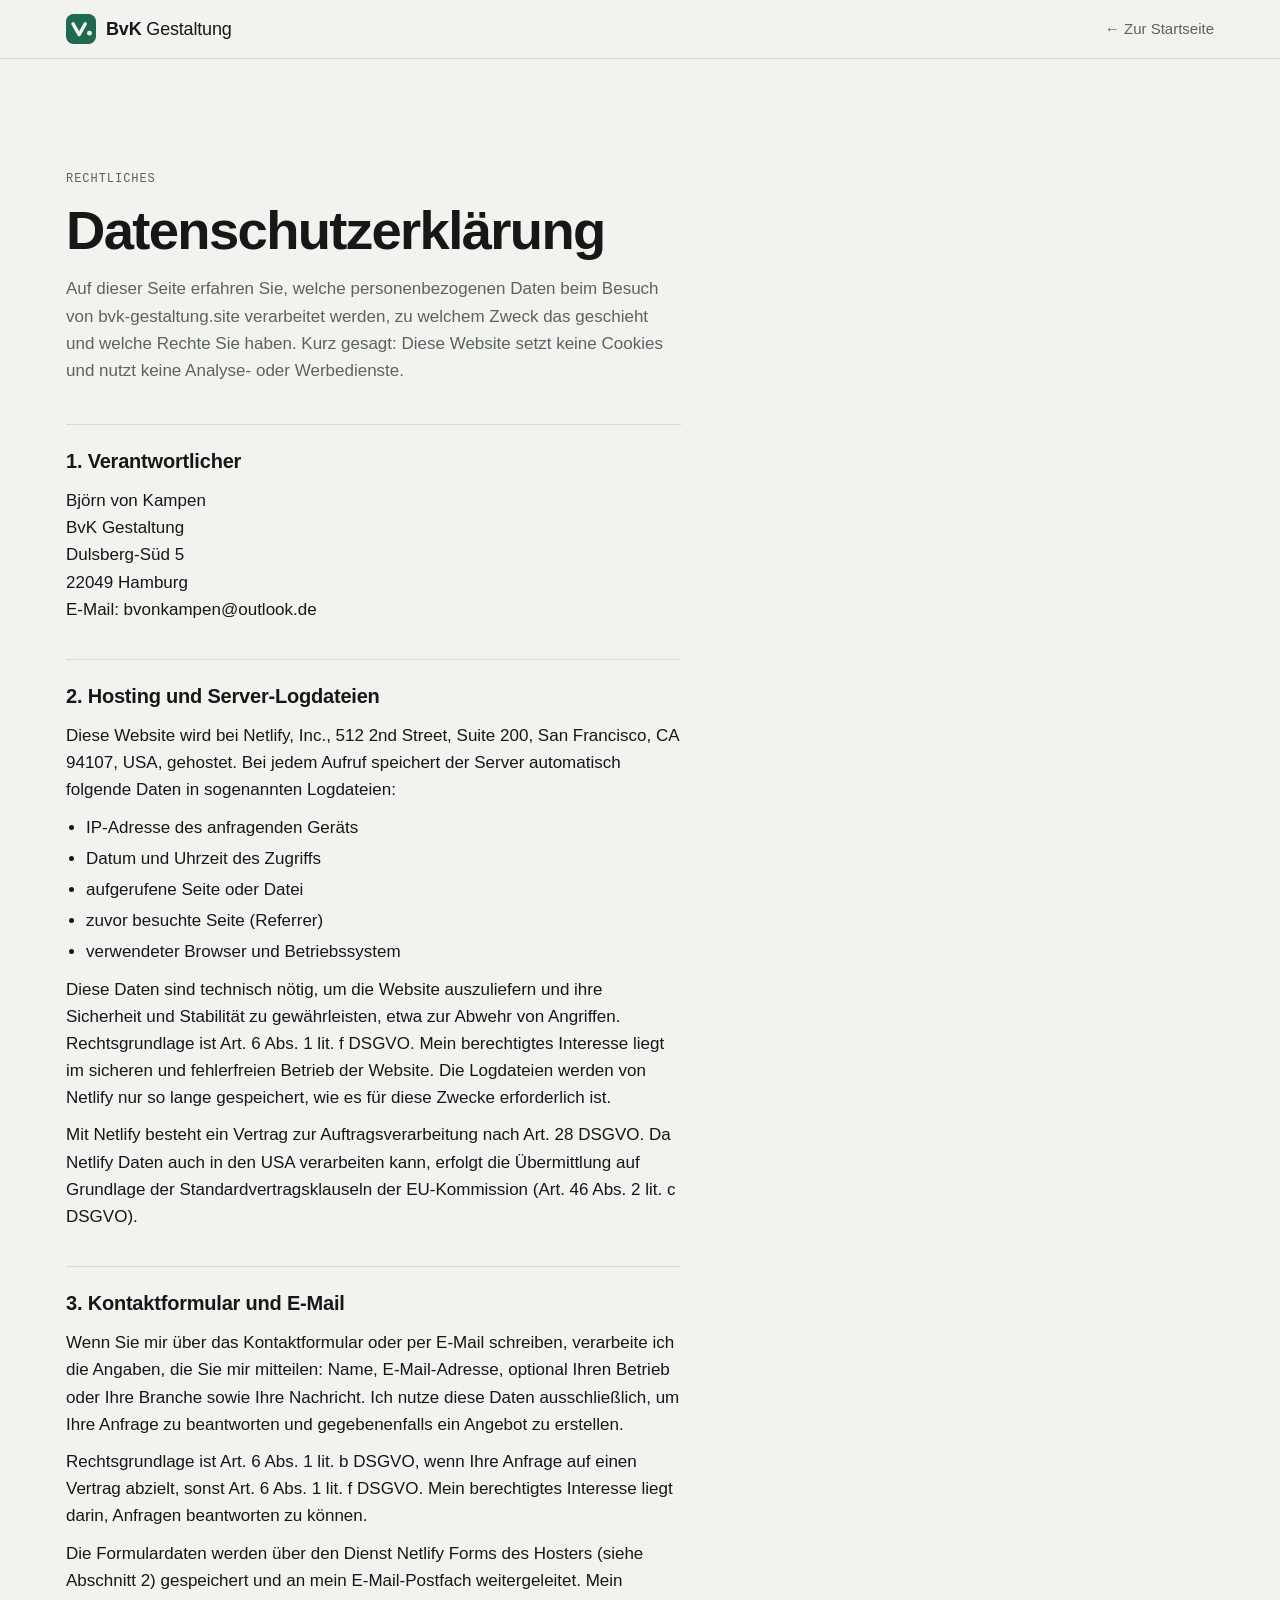
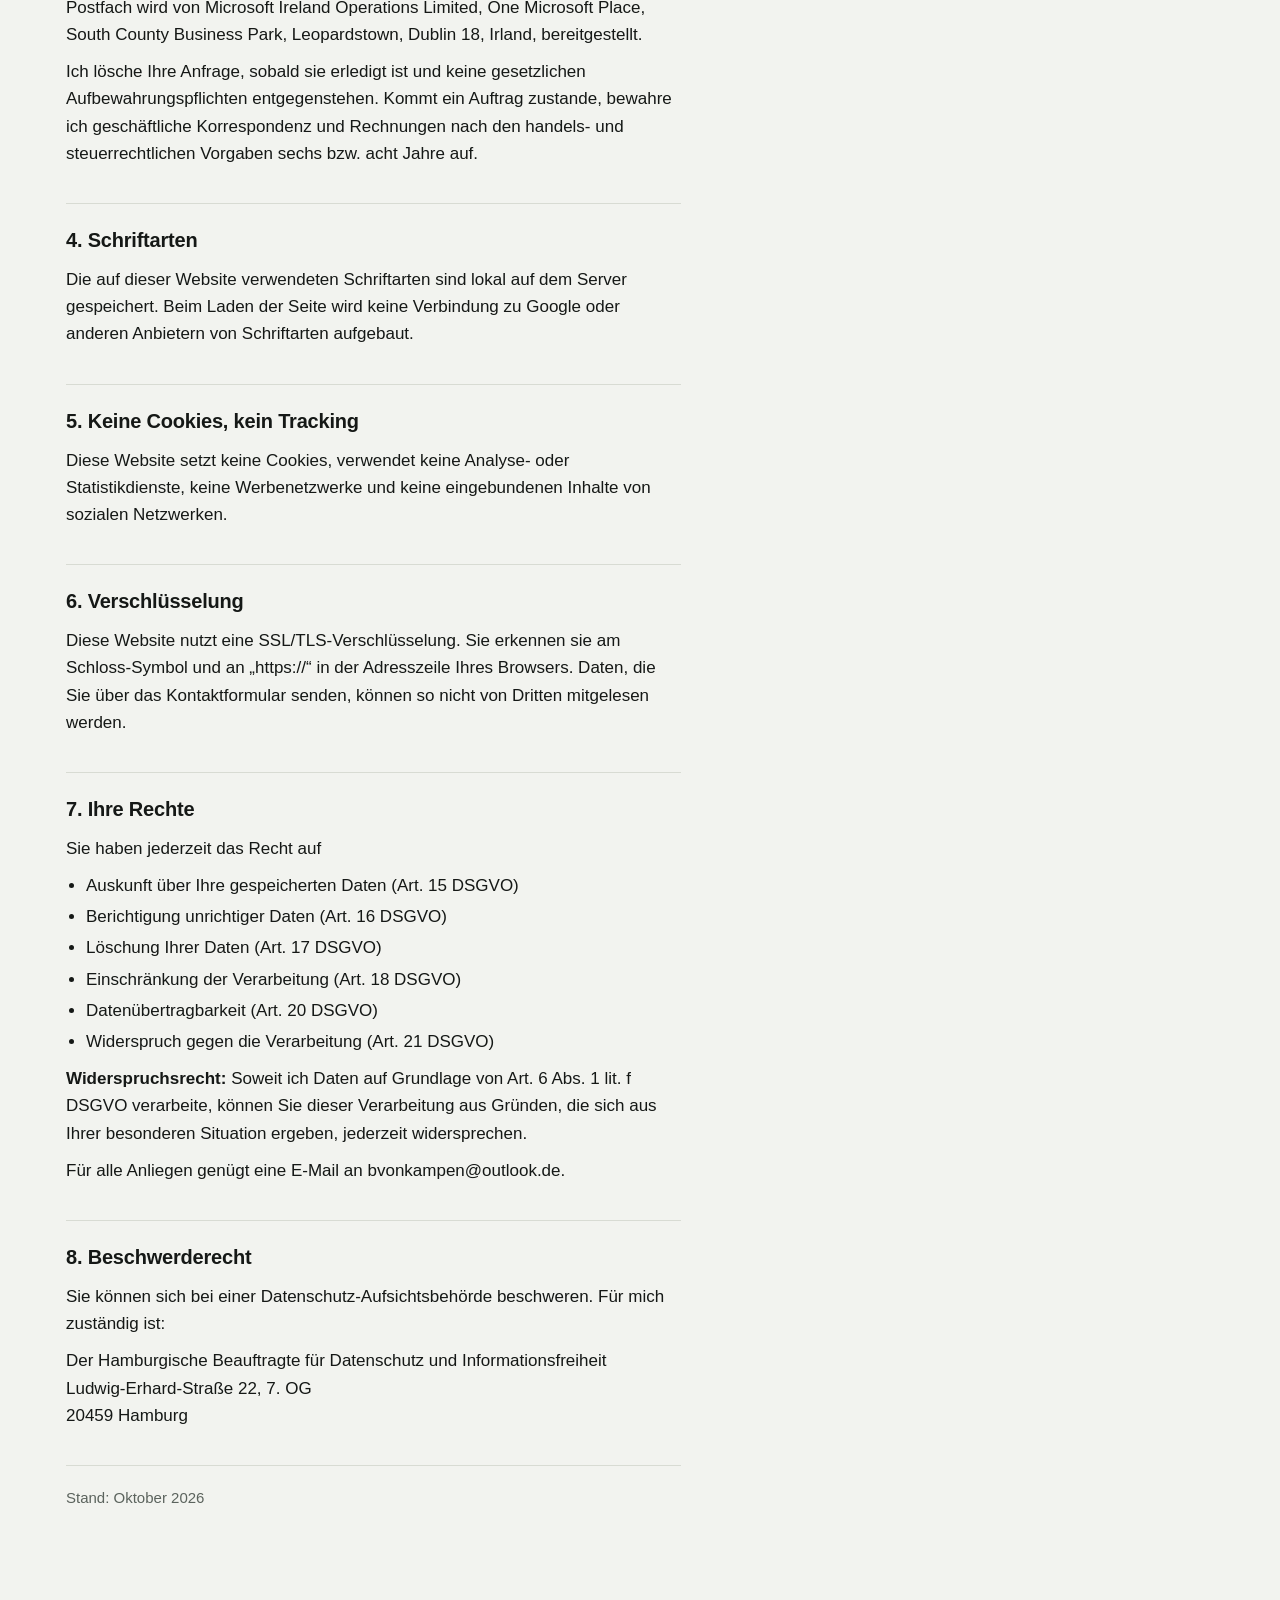
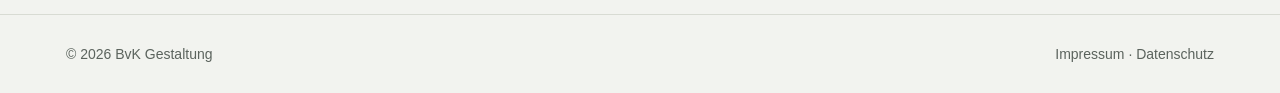
==== datenschutz.html @ e2931f76 "Add files via upload" ====
<!doctype html>
<html lang="de">
<head>
<meta charset="utf-8">
<meta name="viewport" content="width=device-width, initial-scale=1, viewport-fit=cover">
<title>Datenschutz · BvK Gestaltung</title>
<meta name="robots" content="noindex">
<link rel="icon" href="logo.svg" type="image/svg+xml">
<link rel="stylesheet" href="fonts/fonts.css">
<style>
:root {
  --paper: #F2F3EF;
  --ink: #151816;
  --muted: #5B635D;
  --line: #D8DBD3;
  --accent: #1E6A4F;
  --display: "Familjen Grotesk", "Helvetica Neue", Arial, sans-serif;
  --mono: "IBM Plex Mono", ui-monospace, Consolas, monospace;
  color-scheme: light;
}
@media (prefers-color-scheme: dark) {
  :root:not([data-theme="light"]) {
    --paper: #111312; --ink: #E7EAE5; --muted: #9AA39C; --line: #2A2F2C; --accent: #72C9A3;
    color-scheme: dark;
  }
}
:root[data-theme="dark"] {
  --paper: #111312; --ink: #E7EAE5; --muted: #9AA39C; --line: #2A2F2C; --accent: #72C9A3;
  color-scheme: dark;
}
* { box-sizing: border-box; }
:root { padding-top: env(safe-area-inset-top, 0px); padding-bottom: env(safe-area-inset-bottom, 0px); }
body {
  margin: 0; background: var(--paper); color: var(--ink);
  font-family: var(--display); font-size: 17px; line-height: 1.6;
  -webkit-font-smoothing: antialiased;
}
a { color: inherit; }
:focus-visible { outline: 2px solid var(--accent); outline-offset: 3px; border-radius: 4px; }
.wrap {
  max-width: 1180px; margin: 0 auto;
  padding-left: max(16px, env(safe-area-inset-left, 0px));
  padding-right: max(16px, env(safe-area-inset-right, 0px));
}
.label {
  font-family: var(--mono); font-size: 12px; letter-spacing: .08em;
  text-transform: uppercase; color: var(--muted);
}
.top { border-bottom: 1px solid var(--line); }
.top .wrap { display: flex; align-items: center; justify-content: space-between; gap: 16px; padding-block: 14px; }
.logo { display: inline-flex; align-items: center; gap: 10px; font-size: 18px; text-decoration: none; letter-spacing: -.01em; }
.logo b { font-weight: 700; }
.mark { width: 30px; height: 30px; flex: none; }
.m-bg { fill: var(--accent); }
.m-v { fill: none; stroke: var(--paper); stroke-width: 3.6; stroke-linecap: round; stroke-linejoin: round; }
.m-dot { fill: var(--paper); }
.back { font-size: 15px; color: var(--muted); text-decoration: none; }
.back:hover { color: var(--ink); }

main { padding-block: clamp(56px, 9vw, 104px); }
h1 { font-size: clamp(2.2rem, 5vw, 3.4rem); line-height: 1.05; letter-spacing: -.03em; font-weight: 600; margin: 12px 0 16px; }
.lead { max-width: 65ch; color: var(--muted); margin: 0 0 40px; }
.legal { max-width: 65ch; display: grid; gap: 36px; }
.legal section { display: grid; gap: 10px; padding-top: 20px; border-top: 1px solid var(--line); }
.legal h2 { margin: 0; font-size: 20px; font-weight: 600; letter-spacing: -.01em; }
.legal p, .legal address { margin: 0; font-style: normal; }
.legal ul { margin: 0; padding-left: 20px; display: grid; gap: 4px; }
.legal .muted { color: var(--muted); font-size: 15px; }

.foot { border-top: 1px solid var(--line); }
.foot .wrap { display: flex; flex-wrap: wrap; justify-content: space-between; gap: 12px; padding-block: 28px; font-size: 14px; color: var(--muted); }
.foot a { text-decoration: none; }
</style>
</head>
<body>
<header class="top">
  <div class="wrap">
    <a class="logo" href="index.html" aria-label="BvK Gestaltung, zur Startseite">
      <svg class="mark" viewBox="0 0 32 32" aria-hidden="true"><rect class="m-bg" width="32" height="32" rx="8"/><path class="m-v" d="M7.5 10.5 14 22l6.5-11.5"/><circle class="m-dot" cx="25" cy="20.4" r="2.6"/></svg>
      <span><b>BvK</b> Gestaltung</span>
    </a>
    <a class="back" href="index.html">← Zur Startseite</a>
  </div>
</header>

<main class="wrap">
  <span class="label">Rechtliches</span>
  <h1>Datenschutzerklärung</h1>
  <p class="lead">Auf dieser Seite erfahren Sie, welche personenbezogenen Daten beim Besuch von bvk-gestaltung.site verarbeitet werden, zu welchem Zweck das geschieht und welche Rechte Sie haben. Kurz gesagt: Diese Website setzt keine Cookies und nutzt keine Analyse- oder Werbedienste.</p>

  <div class="legal">
    <section>
      <h2>1. Verantwortlicher</h2>
      <address>
        Björn von Kampen<br>
        BvK Gestaltung<br>
        Dulsberg-Süd 5<br>
        22049 Hamburg<br>
        E-Mail: bvonkampen@outlook.de
      </address>
    </section>

    <section>
      <h2>2. Hosting und Server-Logdateien</h2>
      <p>Diese Website wird bei Netlify, Inc., 512 2nd Street, Suite 200, San Francisco, CA 94107, USA, gehostet. Bei jedem Aufruf speichert der Server automatisch folgende Daten in sogenannten Logdateien:</p>
      <ul>
        <li>IP-Adresse des anfragenden Geräts</li>
        <li>Datum und Uhrzeit des Zugriffs</li>
        <li>aufgerufene Seite oder Datei</li>
        <li>zuvor besuchte Seite (Referrer)</li>
        <li>verwendeter Browser und Betriebssystem</li>
      </ul>
      <p>Diese Daten sind technisch nötig, um die Website auszuliefern und ihre Sicherheit und Stabilität zu gewährleisten, etwa zur Abwehr von Angriffen. Rechtsgrundlage ist Art. 6 Abs. 1 lit. f DSGVO. Mein berechtigtes Interesse liegt im sicheren und fehlerfreien Betrieb der Website. Die Logdateien werden von Netlify nur so lange gespeichert, wie es für diese Zwecke erforderlich ist.</p>
      <p>Mit Netlify besteht ein Vertrag zur Auftragsverarbeitung nach Art. 28 DSGVO. Da Netlify Daten auch in den USA verarbeiten kann, erfolgt die Übermittlung auf Grundlage der Standardvertragsklauseln der EU-Kommission (Art. 46 Abs. 2 lit. c DSGVO).</p>
    </section>

    <section>
      <h2>3. Kontaktformular und E-Mail</h2>
      <p>Wenn Sie mir über das Kontaktformular oder per E-Mail schreiben, verarbeite ich die Angaben, die Sie mir mitteilen: Name, E-Mail-Adresse, optional Ihren Betrieb oder Ihre Branche sowie Ihre Nachricht. Ich nutze diese Daten ausschließlich, um Ihre Anfrage zu beantworten und gegebenenfalls ein Angebot zu erstellen.</p>
      <p>Rechtsgrundlage ist Art. 6 Abs. 1 lit. b DSGVO, wenn Ihre Anfrage auf einen Vertrag abzielt, sonst Art. 6 Abs. 1 lit. f DSGVO. Mein berechtigtes Interesse liegt darin, Anfragen beantworten zu können.</p>
      <p>Die Formulardaten werden über den Dienst Netlify Forms des Hosters (siehe Abschnitt 2) gespeichert und an mein E-Mail-Postfach weitergeleitet. Mein Postfach wird von Microsoft Ireland Operations Limited, One Microsoft Place, South County Business Park, Leopardstown, Dublin 18, Irland, bereitgestellt.</p>
      <p>Ich lösche Ihre Anfrage, sobald sie erledigt ist und keine gesetzlichen Aufbewahrungspflichten entgegenstehen. Kommt ein Auftrag zustande, bewahre ich geschäftliche Korrespondenz und Rechnungen nach den handels- und steuerrechtlichen Vorgaben sechs bzw. acht Jahre auf.</p>
    </section>

    <section>
      <h2>4. Schriftarten</h2>
      <p>Die auf dieser Website verwendeten Schriftarten sind lokal auf dem Server gespeichert. Beim Laden der Seite wird keine Verbindung zu Google oder anderen Anbietern von Schriftarten aufgebaut.</p>
    </section>

    <section>
      <h2>5. Keine Cookies, kein Tracking</h2>
      <p>Diese Website setzt keine Cookies, verwendet keine Analyse- oder Statistikdienste, keine Werbenetzwerke und keine eingebundenen Inhalte von sozialen Netzwerken.</p>
    </section>

    <section>
      <h2>6. Verschlüsselung</h2>
      <p>Diese Website nutzt eine SSL/TLS-Verschlüsselung. Sie erkennen sie am Schloss-Symbol und an „https://“ in der Adresszeile Ihres Browsers. Daten, die Sie über das Kontaktformular senden, können so nicht von Dritten mitgelesen werden.</p>
    </section>

    <section>
      <h2>7. Ihre Rechte</h2>
      <p>Sie haben jederzeit das Recht auf</p>
      <ul>
        <li>Auskunft über Ihre gespeicherten Daten (Art. 15 DSGVO)</li>
        <li>Berichtigung unrichtiger Daten (Art. 16 DSGVO)</li>
        <li>Löschung Ihrer Daten (Art. 17 DSGVO)</li>
        <li>Einschränkung der Verarbeitung (Art. 18 DSGVO)</li>
        <li>Datenübertragbarkeit (Art. 20 DSGVO)</li>
        <li>Widerspruch gegen die Verarbeitung (Art. 21 DSGVO)</li>
      </ul>
      <p><strong>Widerspruchsrecht:</strong> Soweit ich Daten auf Grundlage von Art. 6 Abs. 1 lit. f DSGVO verarbeite, können Sie dieser Verarbeitung aus Gründen, die sich aus Ihrer besonderen Situation ergeben, jederzeit widersprechen.</p>
      <p>Für alle Anliegen genügt eine E-Mail an bvonkampen@outlook.de.</p>
    </section>

    <section>
      <h2>8. Beschwerderecht</h2>
      <p>Sie können sich bei einer Datenschutz-Aufsichtsbehörde beschweren. Für mich zuständig ist:</p>
      <address>
        Der Hamburgische Beauftragte für Datenschutz und Informationsfreiheit<br>
        Ludwig-Erhard-Straße 22, 7. OG<br>
        20459 Hamburg
      </address>
    </section>

    <section>
      <p class="muted">Stand: Oktober 2026</p>
    </section>
  </div>
</main>

<footer class="foot">
  <div class="wrap">
    <span>© 2026 BvK Gestaltung</span>
    <span><a href="impressum.html">Impressum</a> · <a href="datenschutz.html" aria-current="page">Datenschutz</a></span>
  </div>
</footer>
</body>
</html>
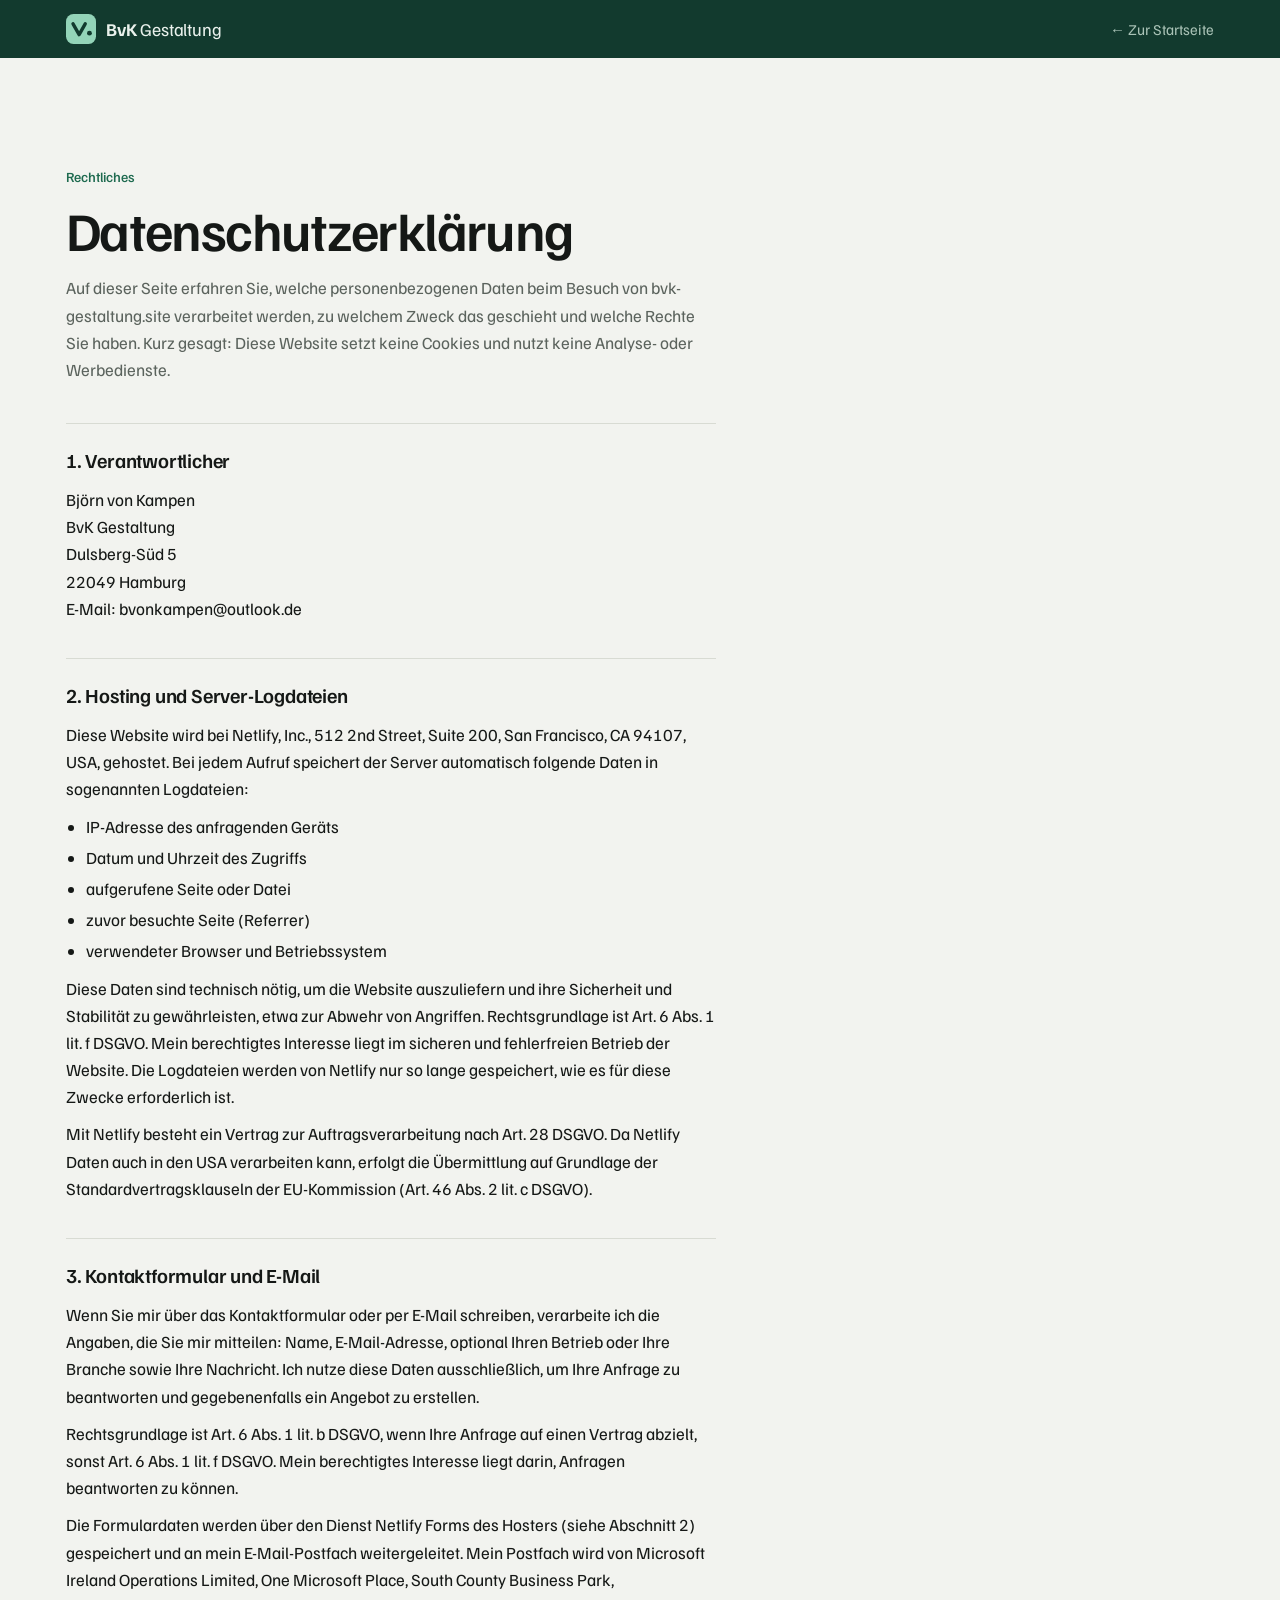
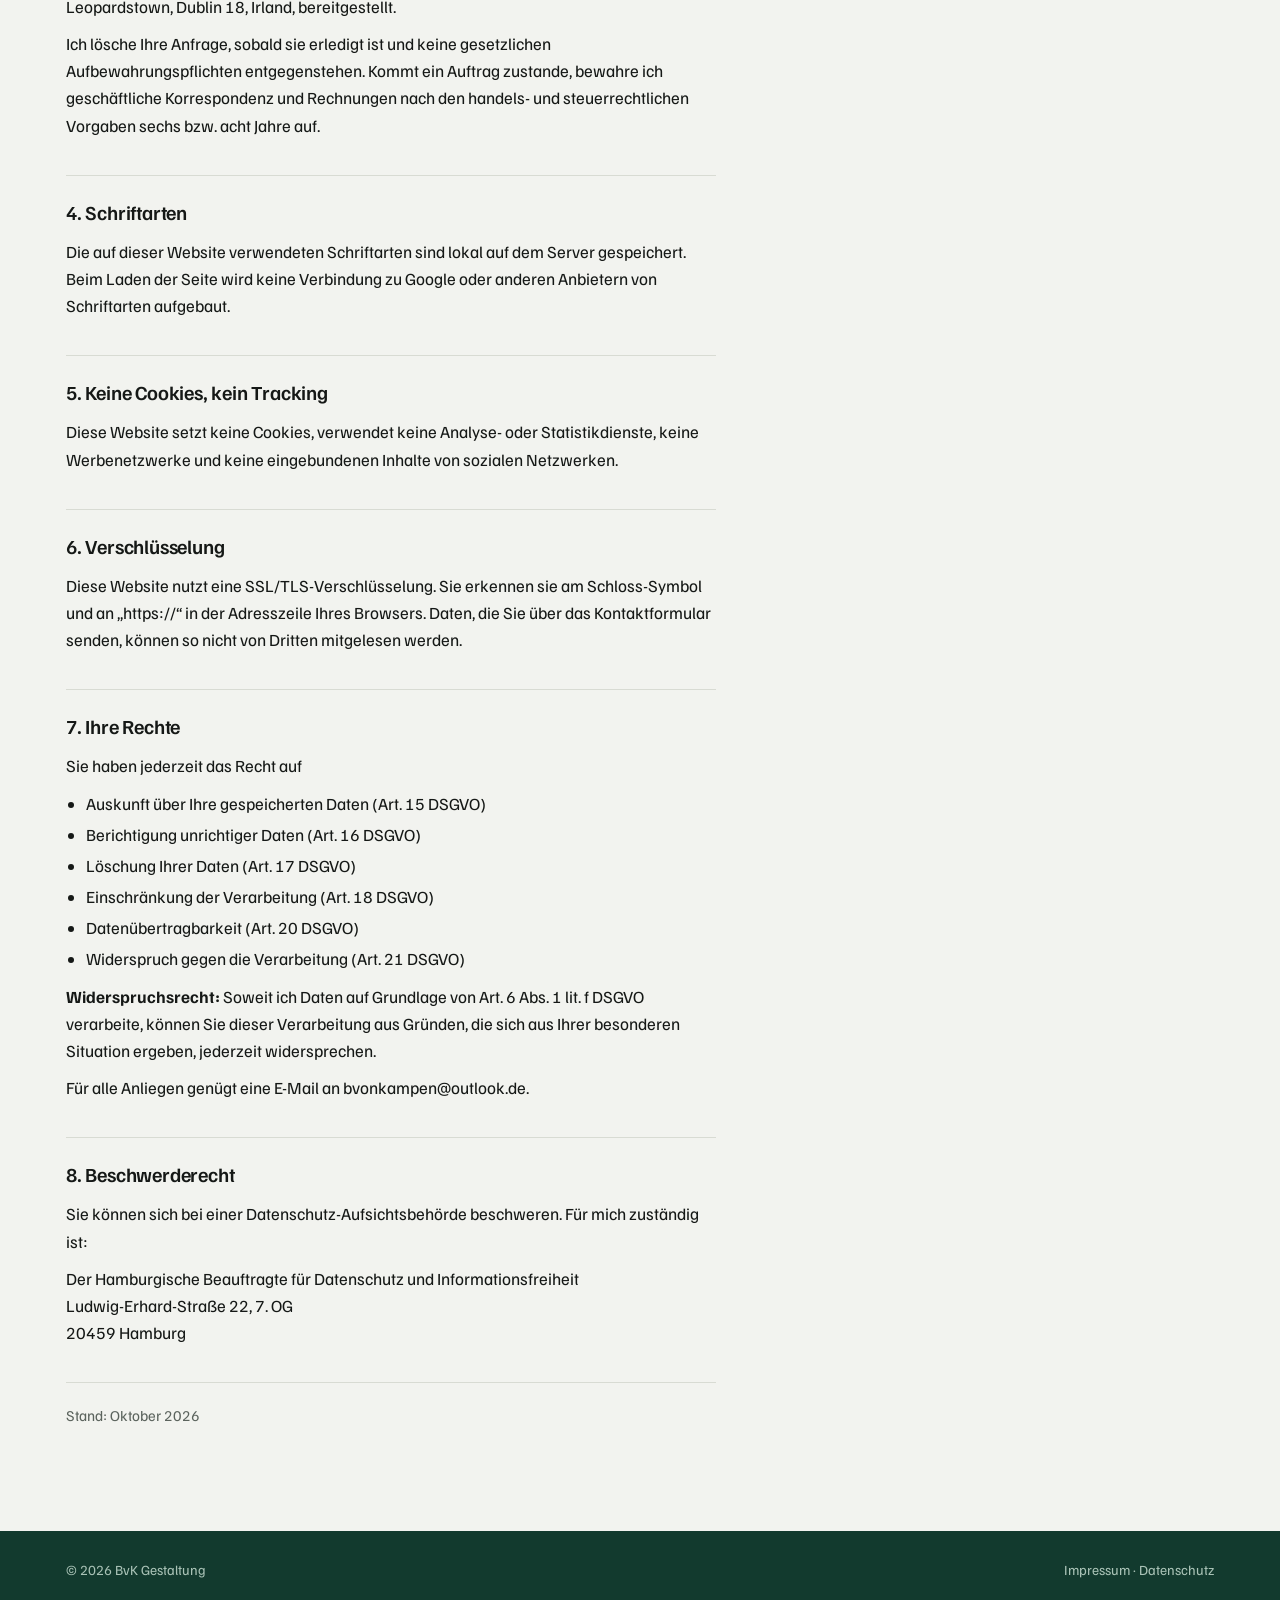
==== commit d2c5eca9: "Überarbeitung: FAQ statt Textwand, Ablauf als Band, neuer Footer, Rechtsseiten angeglichen - Häufige" ====
--- a/datenschutz.html
+++ b/datenschutz.html
@@ -70,6 +70,15 @@
 .foot { border-top: 1px solid var(--line); }
 .foot .wrap { display: flex; flex-wrap: wrap; justify-content: space-between; gap: 12px; padding-block: 28px; font-size: 14px; color: var(--muted); }
 .foot a { text-decoration: none; }
+
+/* Angleichung an die Startseite: Elbgrün-Kopf und -Fuß, ruhige Labels */
+.top { background: #123A2E; color: #E9F1EC; border-bottom: 0; }
+.top .m-bg { fill: #93D4B8; } .top .m-v { stroke: #123A2E; } .top .m-dot { fill: #123A2E; }
+.back { color: #A9C2B6; } .back:hover { color: #E9F1EC; }
+.label { font-family: var(--display); font-size: 14px; letter-spacing: 0; text-transform: none; color: var(--accent); font-weight: 500; }
+.foot { background: #123A2E; color: #A9C2B6; border-top: 0; }
+.foot .wrap { color: #A9C2B6; }
+.foot .m-bg { fill: #93D4B8; } .foot .m-v { stroke: #123A2E; } .foot .m-dot { fill: #123A2E; }
 </style>
 </head>
 <body>
--- a/fonts/fonts.css
+++ b/fonts/fonts.css
@@ -0,0 +1,15 @@
+/* Schriften lokal eingebunden (Quelle: Fontsource, SIL Open Font License) */
+@font-face { font-family: "Familjen Grotesk"; font-style: normal; font-weight: 400; font-display: swap; src: url("familjen-grotesk-latin-400-normal.woff2") format("woff2"); unicode-range: U+0000-00FF, U+0131, U+0152-0153, U+02BB-02BC, U+02C6, U+02DA, U+02DC, U+0304, U+0308, U+0329, U+2000-206F, U+20AC, U+2122, U+2191, U+2193, U+2212, U+2215, U+FEFF, U+FFFD; }
+@font-face { font-family: "Familjen Grotesk"; font-style: normal; font-weight: 500; font-display: swap; src: url("familjen-grotesk-latin-500-normal.woff2") format("woff2"); unicode-range: U+0000-00FF, U+0131, U+0152-0153, U+02BB-02BC, U+02C6, U+02DA, U+02DC, U+0304, U+0308, U+0329, U+2000-206F, U+20AC, U+2122, U+2191, U+2193, U+2212, U+2215, U+FEFF, U+FFFD; }
+@font-face { font-family: "Familjen Grotesk"; font-style: normal; font-weight: 600; font-display: swap; src: url("familjen-grotesk-latin-600-normal.woff2") format("woff2"); unicode-range: U+0000-00FF, U+0131, U+0152-0153, U+02BB-02BC, U+02C6, U+02DA, U+02DC, U+0304, U+0308, U+0329, U+2000-206F, U+20AC, U+2122, U+2191, U+2193, U+2212, U+2215, U+FEFF, U+FFFD; }
+@font-face { font-family: "Familjen Grotesk"; font-style: normal; font-weight: 700; font-display: swap; src: url("familjen-grotesk-latin-700-normal.woff2") format("woff2"); unicode-range: U+0000-00FF, U+0131, U+0152-0153, U+02BB-02BC, U+02C6, U+02DA, U+02DC, U+0304, U+0308, U+0329, U+2000-206F, U+20AC, U+2122, U+2191, U+2193, U+2212, U+2215, U+FEFF, U+FFFD; }
+@font-face { font-family: "Cormorant Garamond"; font-style: normal; font-weight: 500; font-display: swap; src: url("cormorant-garamond-latin-500-normal.woff2") format("woff2"); unicode-range: U+0000-00FF, U+0131, U+0152-0153, U+02BB-02BC, U+02C6, U+02DA, U+02DC, U+0304, U+0308, U+0329, U+2000-206F, U+20AC, U+2122, U+2191, U+2193, U+2212, U+2215, U+FEFF, U+FFFD; }
+@font-face { font-family: "Cormorant Garamond"; font-style: italic; font-weight: 500; font-display: swap; src: url("cormorant-garamond-latin-500-italic.woff2") format("woff2"); unicode-range: U+0000-00FF, U+0131, U+0152-0153, U+02BB-02BC, U+02C6, U+02DA, U+02DC, U+0304, U+0308, U+0329, U+2000-206F, U+20AC, U+2122, U+2191, U+2193, U+2212, U+2215, U+FEFF, U+FFFD; }
+@font-face { font-family: "Cormorant Garamond"; font-style: italic; font-weight: 600; font-display: swap; src: url("cormorant-garamond-latin-600-italic.woff2") format("woff2"); unicode-range: U+0000-00FF, U+0131, U+0152-0153, U+02BB-02BC, U+02C6, U+02DA, U+02DC, U+0304, U+0308, U+0329, U+2000-206F, U+20AC, U+2122, U+2191, U+2193, U+2212, U+2215, U+FEFF, U+FFFD; }
+@font-face { font-family: "Archivo Black"; font-style: normal; font-weight: 400; font-display: swap; src: url("archivo-black-latin-400-normal.woff2") format("woff2"); unicode-range: U+0000-00FF, U+0131, U+0152-0153, U+02BB-02BC, U+02C6, U+02DA, U+02DC, U+0304, U+0308, U+0329, U+2000-206F, U+20AC, U+2122, U+2191, U+2193, U+2212, U+2215, U+FEFF, U+FFFD; }
+@font-face { font-family: "Nunito"; font-style: normal; font-weight: 400; font-display: swap; src: url("nunito-latin-400-normal.woff2") format("woff2"); unicode-range: U+0000-00FF, U+0131, U+0152-0153, U+02BB-02BC, U+02C6, U+02DA, U+02DC, U+0304, U+0308, U+0329, U+2000-206F, U+20AC, U+2122, U+2191, U+2193, U+2212, U+2215, U+FEFF, U+FFFD; }
+@font-face { font-family: "Nunito"; font-style: normal; font-weight: 600; font-display: swap; src: url("nunito-latin-600-normal.woff2") format("woff2"); unicode-range: U+0000-00FF, U+0131, U+0152-0153, U+02BB-02BC, U+02C6, U+02DA, U+02DC, U+0304, U+0308, U+0329, U+2000-206F, U+20AC, U+2122, U+2191, U+2193, U+2212, U+2215, U+FEFF, U+FFFD; }
+@font-face { font-family: "Nunito"; font-style: normal; font-weight: 800; font-display: swap; src: url("nunito-latin-800-normal.woff2") format("woff2"); unicode-range: U+0000-00FF, U+0131, U+0152-0153, U+02BB-02BC, U+02C6, U+02DA, U+02DC, U+0304, U+0308, U+0329, U+2000-206F, U+20AC, U+2122, U+2191, U+2193, U+2212, U+2215, U+FEFF, U+FFFD; }
+@font-face { font-family: "IBM Plex Mono"; font-style: normal; font-weight: 400; font-display: swap; src: url("ibm-plex-mono-latin-400-normal.woff2") format("woff2"); unicode-range: U+0000-00FF, U+0131, U+0152-0153, U+02BB-02BC, U+02C6, U+02DA, U+02DC, U+0304, U+0308, U+0329, U+2000-206F, U+20AC, U+2122, U+2191, U+2193, U+2212, U+2215, U+FEFF, U+FFFD; }
+@font-face { font-family: "IBM Plex Mono"; font-style: normal; font-weight: 500; font-display: swap; src: url("ibm-plex-mono-latin-500-normal.woff2") format("woff2"); unicode-range: U+0000-00FF, U+0131, U+0152-0153, U+02BB-02BC, U+02C6, U+02DA, U+02DC, U+0304, U+0308, U+0329, U+2000-206F, U+20AC, U+2122, U+2191, U+2193, U+2212, U+2215, U+FEFF, U+FFFD; }
+@font-face { font-family: "Anton"; font-style: normal; font-weight: 400; font-display: swap; src: url("anton-latin-400-normal.woff2") format("woff2"); unicode-range: U+0000-00FF, U+0131, U+0152-0153, U+02BB-02BC, U+02C6, U+02DA, U+02DC, U+0304, U+0308, U+0329, U+2000-206F, U+20AC, U+2122, U+2191, U+2193, U+2212, U+2215, U+FEFF, U+FFFD; }
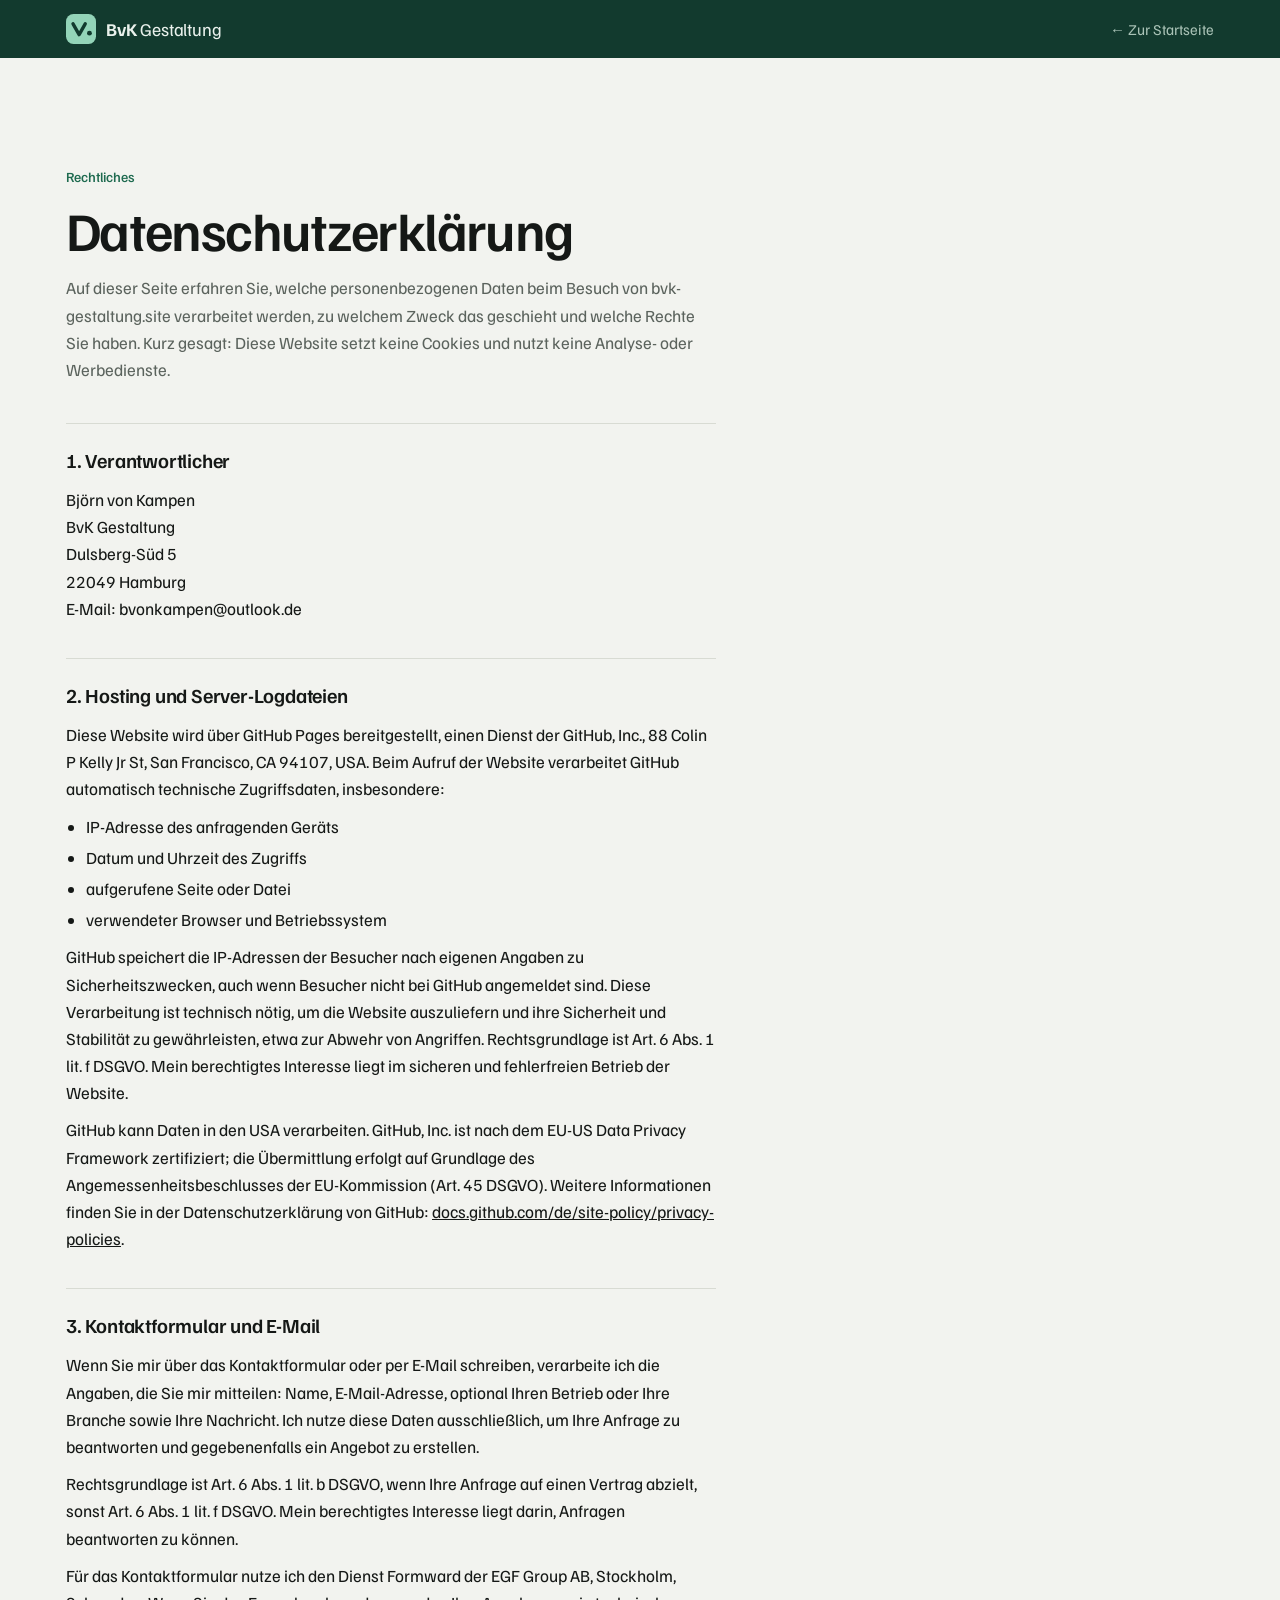
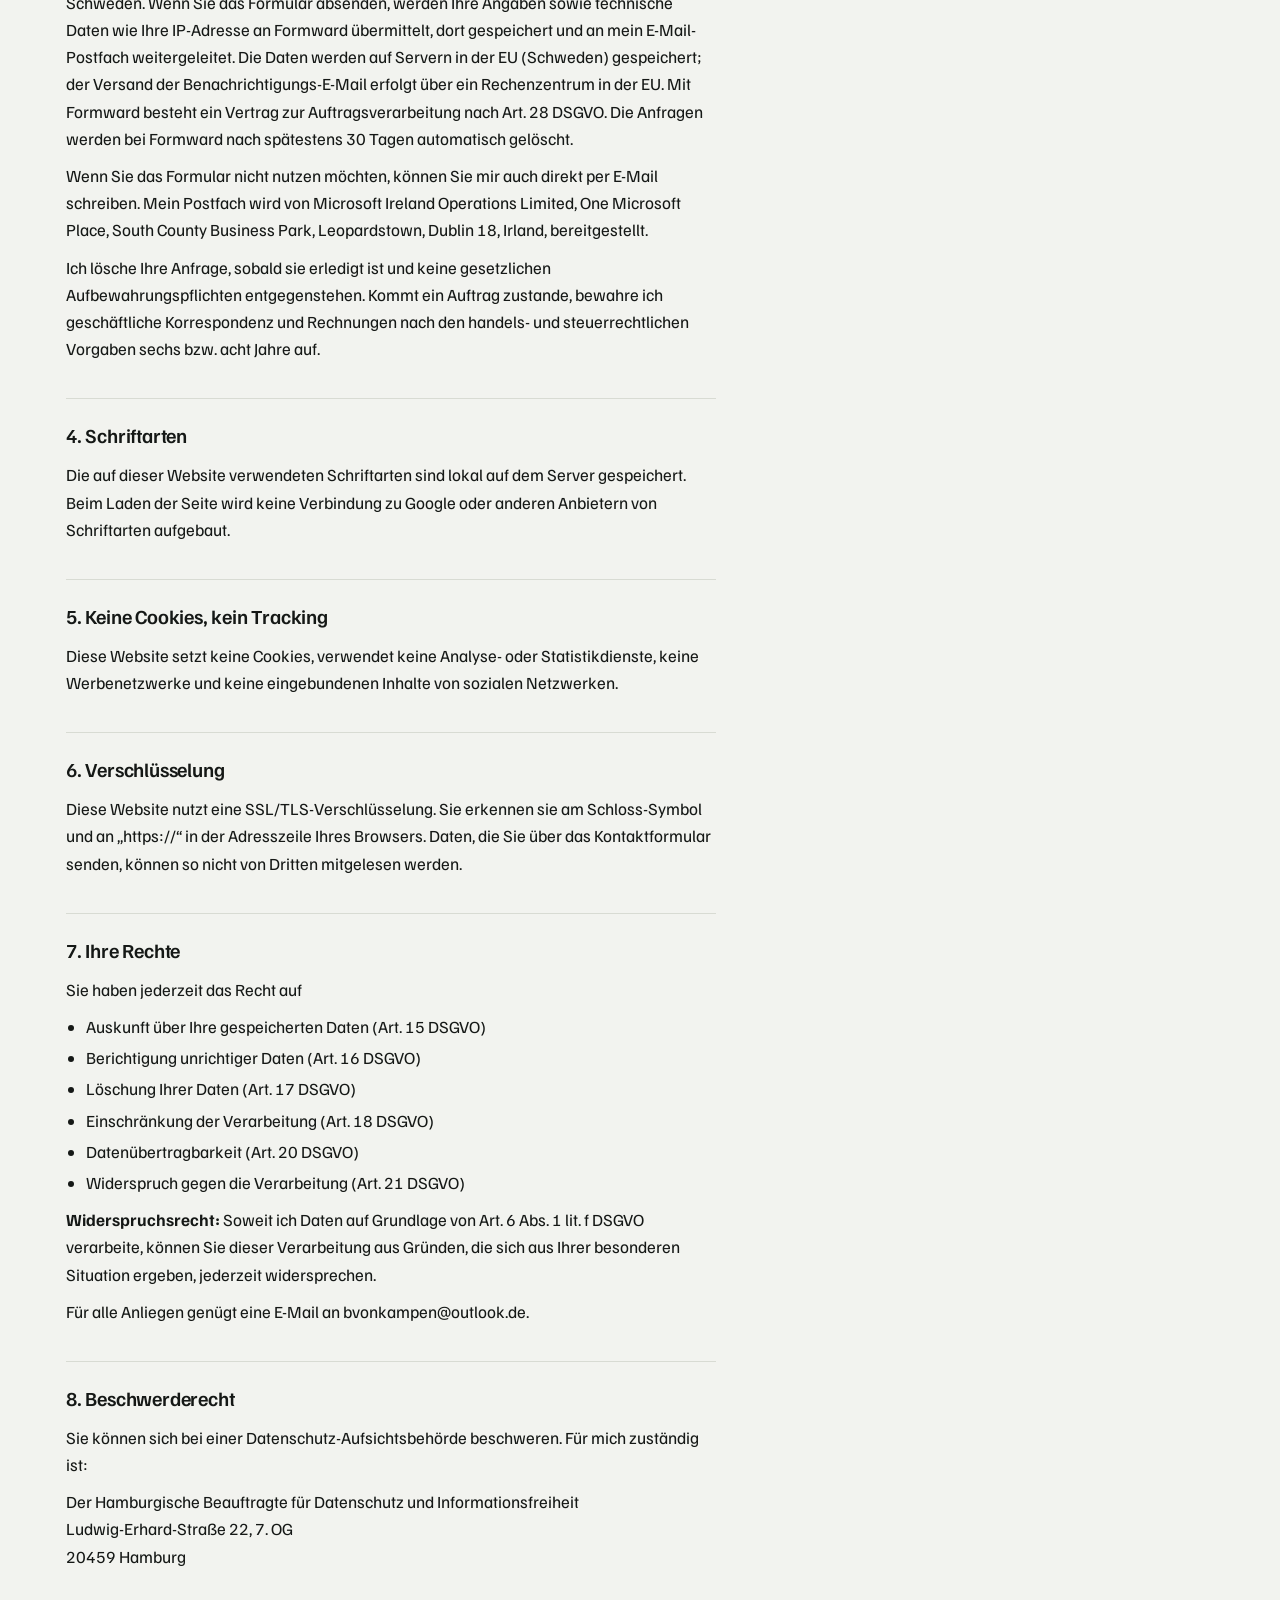
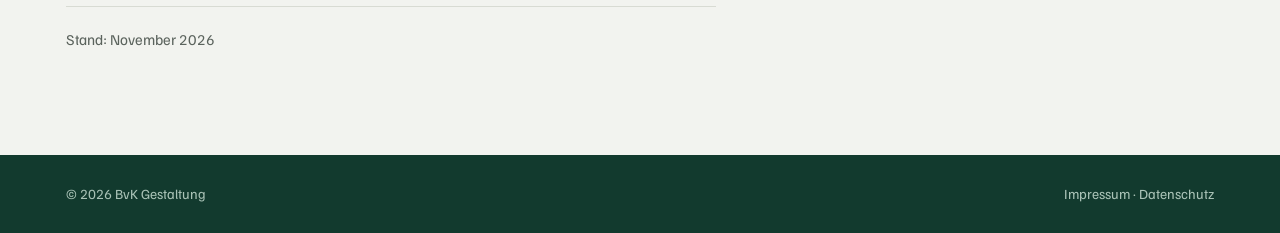
==== commit 147a2300: "Kontaktformular auf Formward (EU) umgestellt, Datenschutzerklärung aktualisiert - Formular sendet pe" ====
--- a/datenschutz.html
+++ b/datenschutz.html
@@ -111,23 +111,23 @@
 
     <section>
       <h2>2. Hosting und Server-Logdateien</h2>
-      <p>Diese Website wird bei Netlify, Inc., 512 2nd Street, Suite 200, San Francisco, CA 94107, USA, gehostet. Bei jedem Aufruf speichert der Server automatisch folgende Daten in sogenannten Logdateien:</p>
+      <p>Diese Website wird über GitHub Pages bereitgestellt, einen Dienst der GitHub, Inc., 88 Colin P Kelly Jr St, San Francisco, CA 94107, USA. Beim Aufruf der Website verarbeitet GitHub automatisch technische Zugriffsdaten, insbesondere:</p>
       <ul>
         <li>IP-Adresse des anfragenden Geräts</li>
         <li>Datum und Uhrzeit des Zugriffs</li>
         <li>aufgerufene Seite oder Datei</li>
-        <li>zuvor besuchte Seite (Referrer)</li>
         <li>verwendeter Browser und Betriebssystem</li>
       </ul>
-      <p>Diese Daten sind technisch nötig, um die Website auszuliefern und ihre Sicherheit und Stabilität zu gewährleisten, etwa zur Abwehr von Angriffen. Rechtsgrundlage ist Art. 6 Abs. 1 lit. f DSGVO. Mein berechtigtes Interesse liegt im sicheren und fehlerfreien Betrieb der Website. Die Logdateien werden von Netlify nur so lange gespeichert, wie es für diese Zwecke erforderlich ist.</p>
-      <p>Mit Netlify besteht ein Vertrag zur Auftragsverarbeitung nach Art. 28 DSGVO. Da Netlify Daten auch in den USA verarbeiten kann, erfolgt die Übermittlung auf Grundlage der Standardvertragsklauseln der EU-Kommission (Art. 46 Abs. 2 lit. c DSGVO).</p>
+      <p>GitHub speichert die IP-Adressen der Besucher nach eigenen Angaben zu Sicherheitszwecken, auch wenn Besucher nicht bei GitHub angemeldet sind. Diese Verarbeitung ist technisch nötig, um die Website auszuliefern und ihre Sicherheit und Stabilität zu gewährleisten, etwa zur Abwehr von Angriffen. Rechtsgrundlage ist Art. 6 Abs. 1 lit. f DSGVO. Mein berechtigtes Interesse liegt im sicheren und fehlerfreien Betrieb der Website.</p>
+      <p>GitHub kann Daten in den USA verarbeiten. GitHub, Inc. ist nach dem EU-US Data Privacy Framework zertifiziert; die Übermittlung erfolgt auf Grundlage des Angemessenheitsbeschlusses der EU-Kommission (Art. 45 DSGVO). Weitere Informationen finden Sie in der Datenschutzerklärung von GitHub: <a href="https://docs.github.com/de/site-policy/privacy-policies/github-general-privacy-statement">docs.github.com/de/site-policy/privacy-policies</a>.</p>
     </section>
 
     <section>
       <h2>3. Kontaktformular und E-Mail</h2>
       <p>Wenn Sie mir über das Kontaktformular oder per E-Mail schreiben, verarbeite ich die Angaben, die Sie mir mitteilen: Name, E-Mail-Adresse, optional Ihren Betrieb oder Ihre Branche sowie Ihre Nachricht. Ich nutze diese Daten ausschließlich, um Ihre Anfrage zu beantworten und gegebenenfalls ein Angebot zu erstellen.</p>
       <p>Rechtsgrundlage ist Art. 6 Abs. 1 lit. b DSGVO, wenn Ihre Anfrage auf einen Vertrag abzielt, sonst Art. 6 Abs. 1 lit. f DSGVO. Mein berechtigtes Interesse liegt darin, Anfragen beantworten zu können.</p>
-      <p>Die Formulardaten werden über den Dienst Netlify Forms des Hosters (siehe Abschnitt 2) gespeichert und an mein E-Mail-Postfach weitergeleitet. Mein Postfach wird von Microsoft Ireland Operations Limited, One Microsoft Place, South County Business Park, Leopardstown, Dublin 18, Irland, bereitgestellt.</p>
+      <p>Für das Kontaktformular nutze ich den Dienst Formward der EGF Group AB, Stockholm, Schweden. Wenn Sie das Formular absenden, werden Ihre Angaben sowie technische Daten wie Ihre IP-Adresse an Formward übermittelt, dort gespeichert und an mein E-Mail-Postfach weitergeleitet. Die Daten werden auf Servern in der EU (Schweden) gespeichert; der Versand der Benachrichtigungs-E-Mail erfolgt über ein Rechenzentrum in der EU. Mit Formward besteht ein Vertrag zur Auftragsverarbeitung nach Art. 28 DSGVO. Die Anfragen werden bei Formward nach spätestens 30 Tagen automatisch gelöscht.</p>
+      <p>Wenn Sie das Formular nicht nutzen möchten, können Sie mir auch direkt per E-Mail schreiben. Mein Postfach wird von Microsoft Ireland Operations Limited, One Microsoft Place, South County Business Park, Leopardstown, Dublin 18, Irland, bereitgestellt.</p>
       <p>Ich lösche Ihre Anfrage, sobald sie erledigt ist und keine gesetzlichen Aufbewahrungspflichten entgegenstehen. Kommt ein Auftrag zustande, bewahre ich geschäftliche Korrespondenz und Rechnungen nach den handels- und steuerrechtlichen Vorgaben sechs bzw. acht Jahre auf.</p>
     </section>
 
@@ -172,7 +172,7 @@
     </section>
 
     <section>
-      <p class="muted">Stand: Oktober 2026</p>
+      <p class="muted">Stand: November 2026</p>
     </section>
   </div>
 </main>
